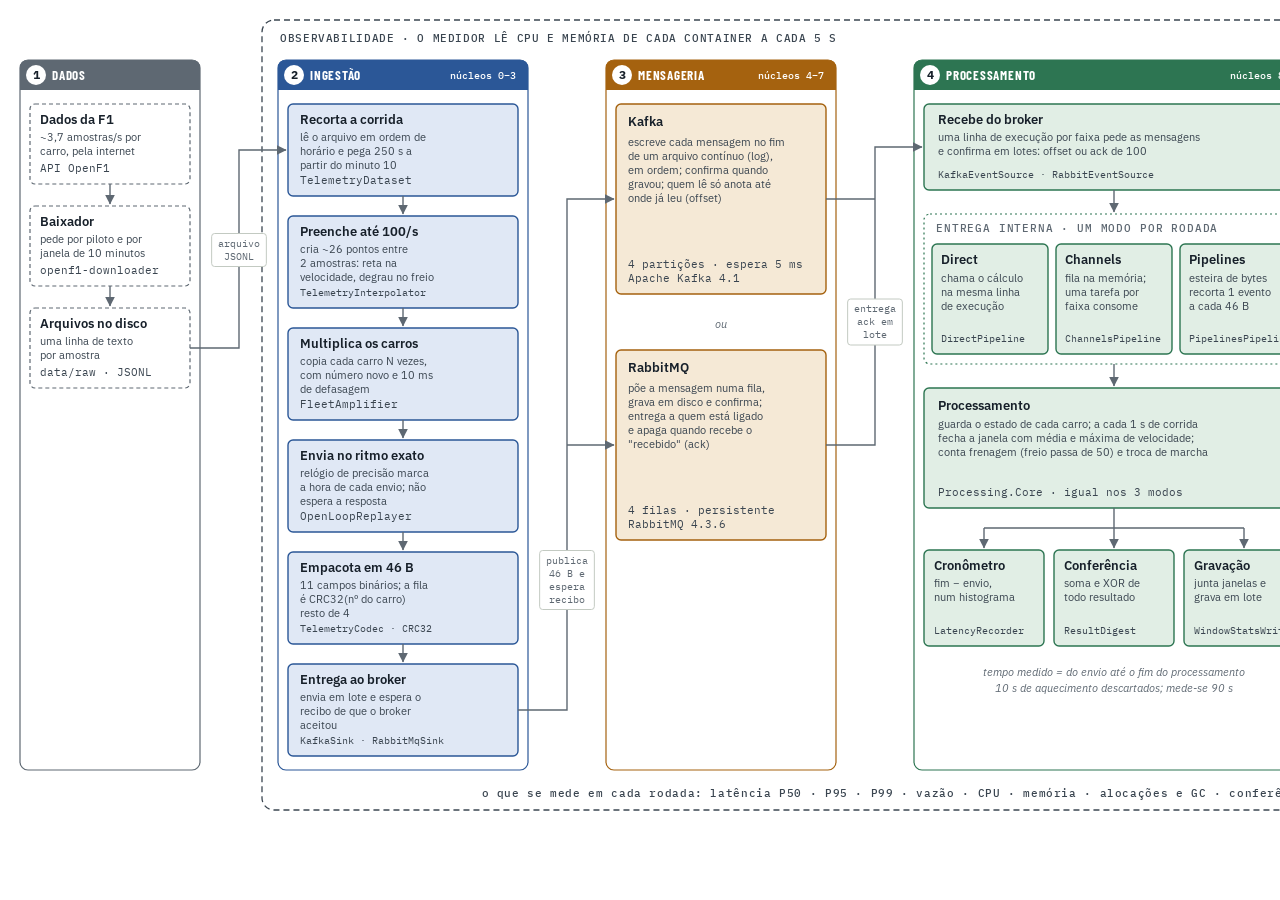
==== texto/arquitetura_geral.html @ c32deaa3 "Texto: Figura 1 exportada do layout C (PDF vetorial e PNG) texto/arquitetura_geral.html e a fonte, t" ====
<!doctype html>
<html lang="pt-BR"><head><meta charset="utf-8">
<title>Figura 1</title>
<link rel="stylesheet" href="https://fonts.googleapis.com/css2?family=Barlow+Condensed:wght@600;700&family=IBM+Plex+Mono:wght@400;500&family=IBM+Plex+Sans:ital,wght@0,400;0,500;0,600;1,400&display=block">
<style>
:root {
    --ground: #EEF0EC;
    --surface: #FBFCFA;
    --ink: #17202A;
    --ink-2: #3A4550;
    --muted: #5E6872;
    --line: #C3CAC2;
    --ok: #2D7552;    --ok-bg: #E1EEE5;
    --div: #A5620F;   --div-bg: #F5E9D6;
    --add: #2B5797;   --add-bg: #E0E8F5;
    --pend: #5E4E8C;  --pend-bg: #E9E5F3;
    --alert: #B4262F; --alert-bg: #F8E0E1;
    --display: "Barlow Condensed", "Arial Narrow", "Roboto Condensed", sans-serif;
    --sans: "IBM Plex Sans", "Segoe UI", system-ui, sans-serif;
    --mono: "IBM Plex Mono", ui-monospace, "Cascadia Mono", Consolas, monospace;
  }
:root { --ground: #FFFFFF; --surface: #FFFFFF; }
@page { size: 1640px 824px; margin: 0; }
html, body { margin: 0; padding: 0; background: #FFFFFF; }
svg { display: block; width: 1640px; height: 824px; }
    --ground: #EEF0EC;
    --surface: #FBFCFA;
    --ink: #17202A;
    --ink-2: #3A4550;
    --muted: #5E6872;
    --line: #C3CAC2;
    --ok: #2D7552;    --ok-bg: #E1EEE5;
    --div: #A5620F;   --div-bg: #F5E9D6;
    --add: #2B5797;   --add-bg: #E0E8F5;
    --pend: #5E4E8C;  --pend-bg: #E9E5F3;
    --alert: #B4262F; --alert-bg: #F8E0E1;
    --display: "Barlow Condensed", "Arial Narrow", "Roboto Condensed", sans-serif;
    --sans: "IBM Plex Sans", "Segoe UI", system-ui, sans-serif;
    --mono: "IBM Plex Mono", ui-monospace, "Cascadia Mono", Consolas, monospace;
      --ground: #11161B; --surface: #192027; --ink: #E4E8E3; --ink-2: #C3CAC6;
      --muted: #939CA4; --line: #34404A;
      --ok: #62BE8E; --ok-bg: #16291F; --div: #E1A14E; --div-bg: #2B2113;
      --add: #86ABEB; --add-bg: #172238; --pend: #B3A4E6; --pend-bg: #221D33;
      --alert: #F07A82; --alert-bg: #33171A;
    --ground: #11161B; --surface: #192027; --ink: #E4E8E3; --ink-2: #C3CAC6;
    --muted: #939CA4; --line: #34404A;
    --ok: #62BE8E; --ok-bg: #16291F; --div: #E1A14E; --div-bg: #2B2113;
    --add: #86ABEB; --add-bg: #172238; --pend: #B3A4E6; --pend-bg: #221D33;
    --alert: #F07A82; --alert-bg: #33171A;
  svg .env { fill: none; stroke: var(--muted); stroke-width: 1.2; stroke-dasharray: 6 5; }
  svg .grp { fill: none; stroke: var(--ink-2); stroke-width: 1.2; }
  svg .nd { stroke-width: 1.4; }
  svg .nd.ok { fill: var(--ok-bg); stroke: var(--ok); }
  svg .nd.div { fill: var(--div-bg); stroke: var(--div); }
  svg .nd.add { fill: var(--add-bg); stroke: var(--add); }
  svg .nd.pend { fill: var(--pend-bg); stroke: var(--pend); stroke-dasharray: 5 3; }
  svg .nd.alert { fill: var(--alert-bg); stroke: var(--alert); stroke-width: 2; }
  svg .nd.ext { fill: var(--surface); stroke: var(--muted); stroke-dasharray: 4 3; }
  svg .tt { font: 600 13px var(--sans); fill: var(--ink); }
  svg .ts { font: 11px var(--sans); fill: var(--ink-2); }
  svg .tm { font: 10.5px var(--mono); fill: var(--ink-2); }
  svg .ta { font: 600 10.5px var(--mono); fill: var(--alert); }
  svg .ti { font: italic 11px var(--sans); fill: var(--muted); }
  svg .lane { font: 500 10.5px var(--mono); letter-spacing: .08em; fill: var(--muted); }
  svg .gl { font: 700 15px var(--display); letter-spacing: .02em; fill: var(--ink); }
  svg .ln { fill: none; stroke: var(--muted); stroke-width: 1.4; }
  svg .ln.dot { stroke-dasharray: 3 3; }
  svg .ah { fill: var(--muted); }
  svg .tm-s { font: 9.5px var(--mono); fill: var(--ink-2); }
  svg .r-prod { fill: var(--add-bg); stroke: var(--add); stroke-width: 1.4; }
  svg .r-brk { fill: var(--div-bg); stroke: var(--div); stroke-width: 1.4; }
  svg .r-cons { fill: var(--ok-bg); stroke: var(--ok); stroke-width: 1.4; }
  svg .r-infra { fill: var(--ground); stroke: var(--ink-2); stroke-width: 1.4; }
  svg .r-obs { fill: var(--pend-bg); stroke: var(--pend); stroke-width: 1.4; }
  svg .r-data { fill: var(--surface); stroke: var(--muted); stroke-width: 1.2; stroke-dasharray: 4 3; }
  svg .core { stroke: var(--surface); stroke-width: 2; }
  svg .core.prod { fill: var(--add); } svg .core.brk { fill: var(--div); }
  svg .core.cons { fill: var(--ok); } svg .core.infra { fill: var(--ink-2); }
  svg .core-t { font: 600 11px var(--mono); fill: var(--surface); }
  svg .grp-t { font: 700 13px var(--display); letter-spacing: .04em; text-transform: uppercase; }
  svg .grp-t.prod { fill: var(--add); } svg .grp-t.brk { fill: var(--div); }
  svg .grp-t.cons { fill: var(--ok); } svg .grp-t.infra { fill: var(--ink-2); }
  svg .grp-t.obs { fill: var(--pend); }
  svg .box-prod { fill: none; stroke: var(--add); stroke-width: 1.2; stroke-dasharray: 2 3; }
  svg .box-brk { fill: none; stroke: var(--div); stroke-width: 1.2; stroke-dasharray: 2 3; }
  svg .box-cons { fill: none; stroke: var(--ok); stroke-width: 1.2; stroke-dasharray: 2 3; }
  svg .box-infra { fill: none; stroke: var(--ink-2); stroke-width: 1.2; stroke-dasharray: 2 3; }
  svg .hd-prod { fill: var(--add); } svg .hd-brk { fill: var(--div); } svg .hd-cons { fill: var(--ok); }
  svg .hd-infra { fill: var(--ink-2); } svg .hd-data { fill: var(--muted); }
  svg .hd-t { font: 700 13px var(--display); letter-spacing: .06em; text-transform: uppercase; fill: var(--surface); }
  svg .hd-c { font: 500 10px var(--mono); fill: var(--surface); }
  svg .nb { fill: var(--surface); }
  svg .nb-t { font: 700 12px var(--sans); fill: var(--ink); }
  svg .tab-s { font: 600 12px var(--sans); fill: var(--surface); }
  svg .tab-m { font: 10px var(--mono); fill: var(--surface); }
  svg .al { font: 10px var(--mono); fill: var(--muted); }
  svg .al-bg { fill: var(--surface); stroke: var(--line); stroke-width: 1; }
  svg .obs-env { fill: none; stroke: var(--ink-2); stroke-width: 1.3; stroke-dasharray: 6 4; }
  svg .obs-t { font: 500 10.5px var(--mono); letter-spacing: .06em; fill: var(--ink-2); }
  svg .strip-prod { fill: none; stroke: var(--add); stroke-width: 1.2; }
  svg .strip-brk { fill: none; stroke: var(--div); stroke-width: 1.2; }
  svg .strip-cons { fill: none; stroke: var(--ok); stroke-width: 1.2; }
  svg .strip-infra { fill: none; stroke: var(--ink-2); stroke-width: 1.2; }
  svg .strip-data { fill: none; stroke: var(--muted); stroke-width: 1.2; }
  svg .badge { fill: var(--alert); }
  svg .badge-t { font: 700 12px var(--sans); fill: var(--surface); }
  svg .step-k { font: 700 22px var(--display); fill: var(--muted); }
</style></head><body>
<svg viewBox="0 0 1640 824" role="img" aria-label="Layout C, Figura 1 ampliada: as cinco etapas da Figura 1 do TCC1 lado a lado, com os passos de cada etapa de cima para baixo dentro da caixa; cada seta sai do último passo de uma etapa, sobe pelo corredor e entra no primeiro passo da seguinte.">
<defs><marker id="ahC" viewBox="0 0 8 8" refX="7.5" refY="4" markerWidth="7" markerHeight="7" orient="auto-start-reverse"><path d="M0,0 L8,4 L0,8 z" class="ah"/></marker></defs>
<rect class="obs-env" x="262" y="20" width="1370" height="790" rx="12"/>
<text class="obs-t" x="280" y="42">OBSERVABILIDADE · O MEDIDOR LÊ CPU E MEMÓRIA DE CADA CONTAINER A CADA 5 S</text>
<text class="obs-t" x="1614" y="42" text-anchor="end">DOCKER · NÚCLEOS EXCLUSIVOS</text>
<text class="obs-t" x="947" y="797" text-anchor="middle">o que se mede em cada rodada: latência P50 · P95 · P99 · vazão · CPU · memória · alocações e GC · conferência do resultado</text>
<rect class="strip-data" x="20" y="60" width="180" height="710" rx="8"/>
<path class="hd-data" d="M20 90 V68 Q20 60 28 60 H192 Q200 60 200 68 V90 Z"/>
<circle class="nb" cx="36" cy="75" r="10"/>
<text class="nb-t" x="36" y="79" text-anchor="middle">1</text>
<text class="hd-t" x="52" y="80">Dados</text>
<rect class="strip-prod" x="278" y="60" width="250" height="710" rx="8"/>
<path class="hd-prod" d="M278 90 V68 Q278 60 286 60 H520 Q528 60 528 68 V90 Z"/>
<circle class="nb" cx="294" cy="75" r="10"/>
<text class="nb-t" x="294" y="79" text-anchor="middle">2</text>
<text class="hd-t" x="310" y="80">Ingestão</text>
<text class="hd-c" x="516" y="79" text-anchor="end">núcleos 0–3</text>
<rect class="strip-brk" x="606" y="60" width="230" height="710" rx="8"/>
<path class="hd-brk" d="M606 90 V68 Q606 60 614 60 H828 Q836 60 836 68 V90 Z"/>
<circle class="nb" cx="622" cy="75" r="10"/>
<text class="nb-t" x="622" y="79" text-anchor="middle">3</text>
<text class="hd-t" x="638" y="80">Mensageria</text>
<text class="hd-c" x="824" y="79" text-anchor="end">núcleos 4–7</text>
<rect class="strip-cons" x="914" y="60" width="400" height="710" rx="8"/>
<path class="hd-cons" d="M914 90 V68 Q914 60 922 60 H1306 Q1314 60 1314 68 V90 Z"/>
<circle class="nb" cx="930" cy="75" r="10"/>
<text class="nb-t" x="930" y="79" text-anchor="middle">4</text>
<text class="hd-t" x="946" y="80">Processamento</text>
<text class="hd-c" x="1302" y="79" text-anchor="end">núcleos 8–10</text>
<rect class="strip-infra" x="1392" y="60" width="230" height="710" rx="8"/>
<path class="hd-infra" d="M1392 90 V68 Q1392 60 1400 60 H1614 Q1622 60 1622 68 V90 Z"/>
<circle class="nb" cx="1408" cy="75" r="10"/>
<text class="nb-t" x="1408" y="79" text-anchor="middle">5</text>
<text class="hd-t" x="1424" y="80">Persistência</text>
<text class="hd-c" x="1610" y="79" text-anchor="end">núcleo 11</text>
<rect class="r-data" x="30" y="104" width="160" height="80" rx="5"/>
<text class="tt" x="40" y="124">Dados da F1</text>
<text class="ts" x="40" y="141">~3,7 amostras/s por</text>
<text class="ts" x="40" y="155">carro, pela internet</text>
<text class="tm" x="40" y="172">API OpenF1</text>
<path class="ln" d="M110 184 V204" marker-end="url(#ahC)"/>
<rect class="r-data" x="30" y="206" width="160" height="80" rx="5"/>
<text class="tt" x="40" y="226">Baixador</text>
<text class="ts" x="40" y="243">pede por piloto e por</text>
<text class="ts" x="40" y="257">janela de 10 minutos</text>
<text class="tm" x="40" y="274">openf1-downloader</text>
<path class="ln" d="M110 286 V306" marker-end="url(#ahC)"/>
<rect class="r-data" x="30" y="308" width="160" height="80" rx="5"/>
<text class="tt" x="40" y="328">Arquivos no disco</text>
<text class="ts" x="40" y="345">uma linha de texto</text>
<text class="ts" x="40" y="359">por amostra</text>
<text class="tm" x="40" y="376">data/raw · JSONL</text>
<rect class="r-prod" x="288" y="104" width="230" height="92" rx="5"/>
<text class="tt" x="300" y="124">Recorta a corrida</text>
<text class="ts" x="300" y="141">lê o arquivo em ordem de</text>
<text class="ts" x="300" y="155">horário e pega 250 s a</text>
<text class="ts" x="300" y="169">partir do minuto 10</text>
<text class="tm" x="300" y="184">TelemetryDataset</text>
<path class="ln" d="M403 196 V214" marker-end="url(#ahC)"/>
<rect class="r-prod" x="288" y="216" width="230" height="92" rx="5"/>
<text class="tt" x="300" y="236">Preenche até 100/s</text>
<text class="ts" x="300" y="253">cria ~26 pontos entre</text>
<text class="ts" x="300" y="267">2 amostras: reta na</text>
<text class="ts" x="300" y="281">velocidade, degrau no freio</text>
<text class="tm-s" x="300" y="296">TelemetryInterpolator</text>
<path class="ln" d="M403 308 V326" marker-end="url(#ahC)"/>
<rect class="r-prod" x="288" y="328" width="230" height="92" rx="5"/>
<text class="tt" x="300" y="348">Multiplica os carros</text>
<text class="ts" x="300" y="365">copia cada carro N vezes,</text>
<text class="ts" x="300" y="379">com número novo e 10 ms</text>
<text class="ts" x="300" y="393">de defasagem</text>
<text class="tm" x="300" y="408">FleetAmplifier</text>
<path class="ln" d="M403 420 V438" marker-end="url(#ahC)"/>
<rect class="r-prod" x="288" y="440" width="230" height="92" rx="5"/>
<text class="tt" x="300" y="460">Envia no ritmo exato</text>
<text class="ts" x="300" y="477">relógio de precisão marca</text>
<text class="ts" x="300" y="491">a hora de cada envio; não</text>
<text class="ts" x="300" y="505">espera a resposta</text>
<text class="tm" x="300" y="520">OpenLoopReplayer</text>
<path class="ln" d="M403 532 V550" marker-end="url(#ahC)"/>
<rect class="r-prod" x="288" y="552" width="230" height="92" rx="5"/>
<text class="tt" x="300" y="572">Empacota em 46 B</text>
<text class="ts" x="300" y="589">11 campos binários; a fila</text>
<text class="ts" x="300" y="603">é CRC32(nº do carro)</text>
<text class="ts" x="300" y="617">resto de 4</text>
<text class="tm-s" x="300" y="632">TelemetryCodec · CRC32</text>
<path class="ln" d="M403 644 V662" marker-end="url(#ahC)"/>
<rect class="r-prod" x="288" y="664" width="230" height="92" rx="5"/>
<text class="tt" x="300" y="684">Entrega ao broker</text>
<text class="ts" x="300" y="701">envia em lote e espera o</text>
<text class="ts" x="300" y="715">recibo de que o broker</text>
<text class="ts" x="300" y="729">aceitou</text>
<text class="tm-s" x="300" y="744">KafkaSink · RabbitMqSink</text>
<rect class="r-brk" x="616" y="104" width="210" height="190" rx="5"/>
<text class="tt" x="628" y="126">Kafka</text>
<text class="ts" x="628" y="146">escreve cada mensagem no fim</text>
<text class="ts" x="628" y="160">de um arquivo contínuo (log),</text>
<text class="ts" x="628" y="174">em ordem; confirma quando</text>
<text class="ts" x="628" y="188">gravou; quem lê só anota até</text>
<text class="ts" x="628" y="202">onde já leu (offset)</text>
<text class="tm" x="628" y="268">4 partições · espera 5 ms</text>
<text class="tm" x="628" y="282">Apache Kafka 4.1</text>
<text class="ti" x="721" y="328" text-anchor="middle">ou</text>
<rect class="r-brk" x="616" y="350" width="210" height="190" rx="5"/>
<text class="tt" x="628" y="372">RabbitMQ</text>
<text class="ts" x="628" y="392">põe a mensagem numa fila,</text>
<text class="ts" x="628" y="406">grava em disco e confirma;</text>
<text class="ts" x="628" y="420">entrega a quem está ligado</text>
<text class="ts" x="628" y="434">e apaga quando recebe o</text>
<text class="ts" x="628" y="448">&quot;recebido&quot; (ack)</text>
<text class="tm" x="628" y="514">4 filas · persistente</text>
<text class="tm" x="628" y="528">RabbitMQ 4.3.6</text>
<rect class="r-cons" x="924" y="104" width="380" height="86" rx="5"/>
<text class="tt" x="938" y="124">Recebe do broker</text>
<text class="ts" x="938" y="141">uma linha de execução por faixa pede as mensagens</text>
<text class="ts" x="938" y="155">e confirma em lotes: offset ou ack de 100</text>
<text class="tm-s" x="938" y="178">KafkaEventSource · RabbitEventSource</text>
<path class="ln" d="M1114 190 V212" marker-end="url(#ahC)"/>
<rect class="box-cons" x="924" y="214" width="380" height="150" rx="6"/>
<text class="lane" x="936" y="232">ENTREGA INTERNA · UM MODO POR RODADA</text>
<rect class="r-cons" x="932" y="244" width="116" height="110" rx="5"/>
<text class="tt" x="941" y="264">Direct</text>
<text class="ts" x="941" y="282">chama o cálculo</text>
<text class="ts" x="941" y="296">na mesma linha</text>
<text class="ts" x="941" y="310">de execução</text>
<text class="tm-s" x="941" y="342">DirectPipeline</text>
<rect class="r-cons" x="1056" y="244" width="116" height="110" rx="5"/>
<text class="tt" x="1065" y="264">Channels</text>
<text class="ts" x="1065" y="282">fila na memória;</text>
<text class="ts" x="1065" y="296">uma tarefa por</text>
<text class="ts" x="1065" y="310">faixa consome</text>
<text class="tm-s" x="1065" y="342">ChannelsPipeline</text>
<rect class="r-cons" x="1180" y="244" width="116" height="110" rx="5"/>
<text class="tt" x="1189" y="264">Pipelines</text>
<text class="ts" x="1189" y="282">esteira de bytes</text>
<text class="ts" x="1189" y="296">recorta 1 evento</text>
<text class="ts" x="1189" y="310">a cada 46 B</text>
<text class="tm-s" x="1189" y="342">PipelinesPipeline</text>
<path class="ln" d="M1114 364 V386" marker-end="url(#ahC)"/>
<rect class="r-cons" x="924" y="388" width="380" height="120" rx="5"/>
<text class="tt" x="938" y="410">Processamento</text>
<text class="ts" x="938" y="428">guarda o estado de cada carro; a cada 1 s de corrida</text>
<text class="ts" x="938" y="442">fecha a janela com média e máxima de velocidade;</text>
<text class="ts" x="938" y="456">conta frenagem (freio passa de 50) e troca de marcha</text>
<text class="tm" x="938" y="496">Processing.Core · igual nos 3 modos</text>
<path class="ln" d="M1114 508 V528 M984 528 H1244"/>
<path class="ln" d="M984 528 V548" marker-end="url(#ahC)"/>
<path class="ln" d="M1114 528 V548" marker-end="url(#ahC)"/>
<path class="ln" d="M1244 528 V548" marker-end="url(#ahC)"/>
<rect class="r-cons" x="924" y="550" width="120" height="96" rx="5"/>
<text class="tt" x="934" y="570">Cronômetro</text>
<text class="ts" x="934" y="587">fim − envio,</text>
<text class="ts" x="934" y="601">num histograma</text>
<text class="tm-s" x="934" y="634">LatencyRecorder</text>
<rect class="r-cons" x="1054" y="550" width="120" height="96" rx="5"/>
<text class="tt" x="1064" y="570">Conferência</text>
<text class="ts" x="1064" y="587">soma e XOR de</text>
<text class="ts" x="1064" y="601">todo resultado</text>
<text class="tm-s" x="1064" y="634">ResultDigest</text>
<rect class="r-cons" x="1184" y="550" width="120" height="96" rx="5"/>
<text class="tt" x="1194" y="570">Gravação</text>
<text class="ts" x="1194" y="587">junta janelas e</text>
<text class="ts" x="1194" y="601">grava em lote</text>
<text class="tm-s" x="1194" y="634">WindowStatsWriter</text>
<text class="ti" x="1114" y="676" text-anchor="middle">tempo medido = do envio até o fim do processamento</text>
<text class="ti" x="1114" y="692" text-anchor="middle">10 s de aquecimento descartados; mede-se 90 s</text>
<rect class="r-infra" x="1402" y="104" width="210" height="150" rx="5"/>
<text class="tt" x="1414" y="126">Banco de dados</text>
<text class="ts" x="1414" y="146">guarda o resultado de cada</text>
<text class="ts" x="1414" y="160">segundo de cada carro e de</text>
<text class="ts" x="1414" y="174">cada rodada; tabelas sem</text>
<text class="ts" x="1414" y="188">diário (UNLOGGED), mais</text>
<text class="ts" x="1414" y="202">baratas para gravar</text>
<text class="tm" x="1414" y="242">PostgreSQL 17</text>
<rect class="r-infra" x="1402" y="290" width="210" height="136" rx="5"/>
<text class="tt" x="1414" y="312">Medidor</text>
<text class="ts" x="1414" y="332">a cada 5 s lê do Linux a CPU</text>
<text class="ts" x="1414" y="346">e a memória de cada container</text>
<text class="ts" x="1414" y="360">durante toda a rodada</text>
<text class="tm" x="1414" y="414">Prometheus + cAdvisor</text>
<text class="ti" x="1507" y="450" text-anchor="middle">observa as etapas 2 a 5</text>
<path class="ln" d="M190 348 H239 V150 H286" marker-end="url(#ahC)"/>
<path class="ln" d="M518 710 H567 V199 H614" marker-end="url(#ahC)"/>
<path class="ln" d="M567 445 H614" marker-end="url(#ahC)"/>
<path class="ln" d="M826 199 H875"/>
<path class="ln" d="M826 445 H875 V147 H922" marker-end="url(#ahC)"/>
<path class="ln" d="M1304 598 H1353 V179 H1400" marker-end="url(#ahC)"/>
<rect class="al-bg" x="211.65" y="233.5" width="54.7" height="33" rx="3"/>
<text class="al" x="239" y="246.5" text-anchor="middle">arquivo</text>
<text class="al" x="239" y="259.5" text-anchor="middle">JSONL</text>
<rect class="al-bg" x="539.65" y="550.5" width="54.7" height="59" rx="3"/>
<text class="al" x="567" y="563.5" text-anchor="middle">publica</text>
<text class="al" x="567" y="576.5" text-anchor="middle">46 B e</text>
<text class="al" x="567" y="589.5" text-anchor="middle">espera</text>
<text class="al" x="567" y="602.5" text-anchor="middle">recibo</text>
<rect class="al-bg" x="847.65" y="299" width="54.7" height="46" rx="3"/>
<text class="al" x="875" y="312" text-anchor="middle">entrega</text>
<text class="al" x="875" y="325" text-anchor="middle">ack em</text>
<text class="al" x="875" y="338" text-anchor="middle">lote</text>
<rect class="al-bg" x="1325.65" y="373.5" width="54.7" height="33" rx="3"/>
<text class="al" x="1353" y="386.5" text-anchor="middle">COPY</text>
<text class="al" x="1353" y="399.5" text-anchor="middle">em lote</text>
</svg>
</body></html>
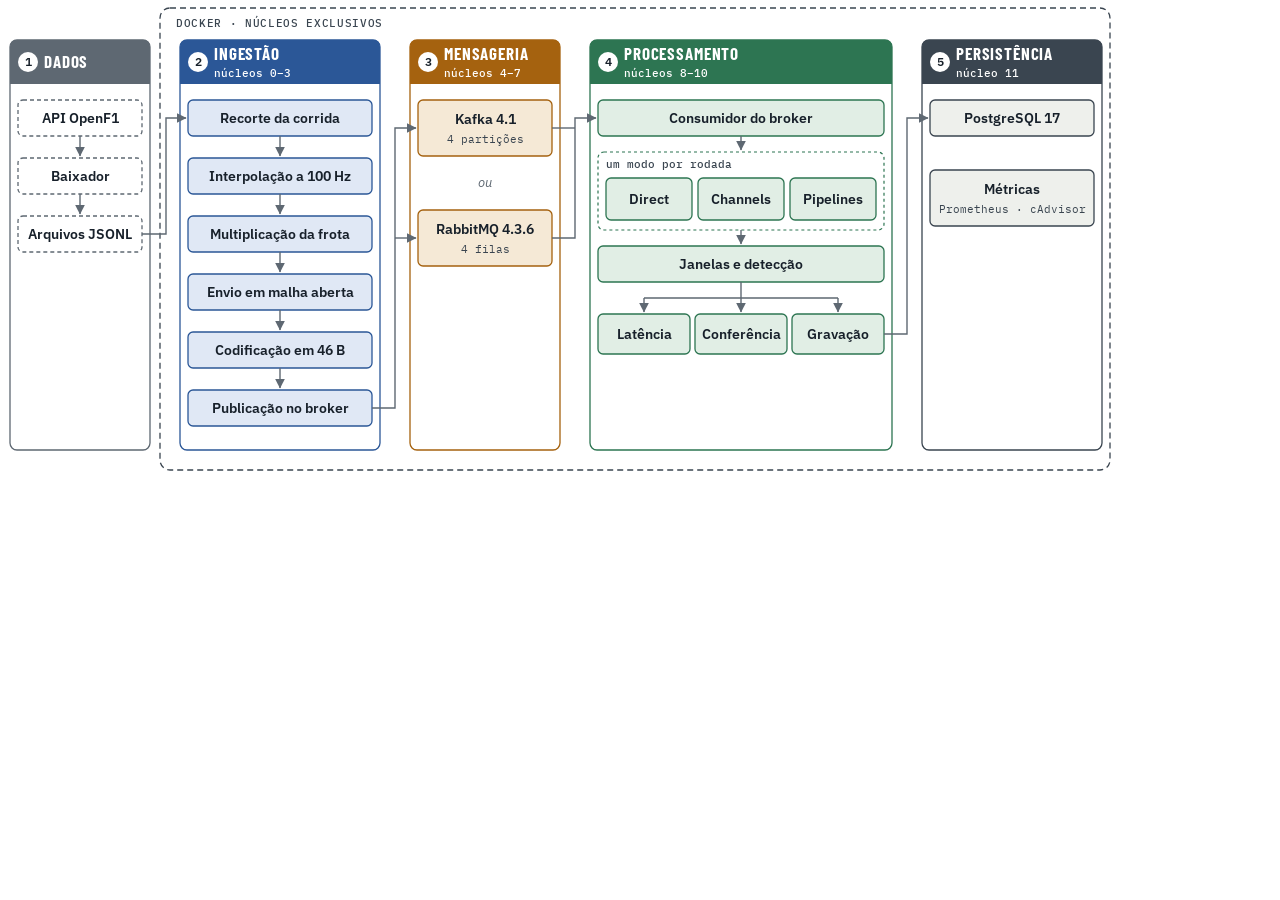
==== commit 401e6f2b: "Figura 1 enxuta: so o nome de cada passo A explicacao de cada passo fica no texto. Mesma estrutura d" ====
--- a/texto/arquitetura_geral.html
+++ b/texto/arquitetura_geral.html
@@ -1,312 +1,127 @@
 <!doctype html>
 <html lang="pt-BR"><head><meta charset="utf-8">
 <title>Figura 1</title>
-<link rel="stylesheet" href="https://fonts.googleapis.com/css2?family=Barlow+Condensed:wght@600;700&family=IBM+Plex+Mono:wght@400;500&family=IBM+Plex+Sans:ital,wght@0,400;0,500;0,600;1,400&display=block">
+<!-- Figura 1 do TCC2: layout C do mapa da arquitetura, so com o nome de cada
+     passo. A explicacao de cada um esta no texto (secao 4). O PDF e o PNG
+     saem desta pagina pelo navegador. -->
+<link rel="stylesheet" href="https://fonts.googleapis.com/css2?family=Barlow+Condensed:wght@600;700&family=IBM+Plex+Mono:wght@400;500&family=IBM+Plex+Sans:wght@400;600&display=block">
 <style>
 :root {
-    --ground: #EEF0EC;
-    --surface: #FBFCFA;
-    --ink: #17202A;
-    --ink-2: #3A4550;
-    --muted: #5E6872;
-    --line: #C3CAC2;
-    --ok: #2D7552;    --ok-bg: #E1EEE5;
-    --div: #A5620F;   --div-bg: #F5E9D6;
-    --add: #2B5797;   --add-bg: #E0E8F5;
-    --pend: #5E4E8C;  --pend-bg: #E9E5F3;
-    --alert: #B4262F; --alert-bg: #F8E0E1;
-    --display: "Barlow Condensed", "Arial Narrow", "Roboto Condensed", sans-serif;
-    --sans: "IBM Plex Sans", "Segoe UI", system-ui, sans-serif;
-    --mono: "IBM Plex Mono", ui-monospace, "Cascadia Mono", Consolas, monospace;
-  }
-:root { --ground: #FFFFFF; --surface: #FFFFFF; }
-@page { size: 1640px 824px; margin: 0; }
-html, body { margin: 0; padding: 0; background: #FFFFFF; }
-svg { display: block; width: 1640px; height: 824px; }
-    --ground: #EEF0EC;
-    --surface: #FBFCFA;
-    --ink: #17202A;
-    --ink-2: #3A4550;
-    --muted: #5E6872;
-    --line: #C3CAC2;
-    --ok: #2D7552;    --ok-bg: #E1EEE5;
-    --div: #A5620F;   --div-bg: #F5E9D6;
-    --add: #2B5797;   --add-bg: #E0E8F5;
-    --pend: #5E4E8C;  --pend-bg: #E9E5F3;
-    --alert: #B4262F; --alert-bg: #F8E0E1;
-    --display: "Barlow Condensed", "Arial Narrow", "Roboto Condensed", sans-serif;
-    --sans: "IBM Plex Sans", "Segoe UI", system-ui, sans-serif;
-    --mono: "IBM Plex Mono", ui-monospace, "Cascadia Mono", Consolas, monospace;
-      --ground: #11161B; --surface: #192027; --ink: #E4E8E3; --ink-2: #C3CAC6;
-      --muted: #939CA4; --line: #34404A;
-      --ok: #62BE8E; --ok-bg: #16291F; --div: #E1A14E; --div-bg: #2B2113;
-      --add: #86ABEB; --add-bg: #172238; --pend: #B3A4E6; --pend-bg: #221D33;
-      --alert: #F07A82; --alert-bg: #33171A;
-    --ground: #11161B; --surface: #192027; --ink: #E4E8E3; --ink-2: #C3CAC6;
-    --muted: #939CA4; --line: #34404A;
-    --ok: #62BE8E; --ok-bg: #16291F; --div: #E1A14E; --div-bg: #2B2113;
-    --add: #86ABEB; --add-bg: #172238; --pend: #B3A4E6; --pend-bg: #221D33;
-    --alert: #F07A82; --alert-bg: #33171A;
-  svg .env { fill: none; stroke: var(--muted); stroke-width: 1.2; stroke-dasharray: 6 5; }
-  svg .grp { fill: none; stroke: var(--ink-2); stroke-width: 1.2; }
-  svg .nd { stroke-width: 1.4; }
-  svg .nd.ok { fill: var(--ok-bg); stroke: var(--ok); }
-  svg .nd.div { fill: var(--div-bg); stroke: var(--div); }
-  svg .nd.add { fill: var(--add-bg); stroke: var(--add); }
-  svg .nd.pend { fill: var(--pend-bg); stroke: var(--pend); stroke-dasharray: 5 3; }
-  svg .nd.alert { fill: var(--alert-bg); stroke: var(--alert); stroke-width: 2; }
-  svg .nd.ext { fill: var(--surface); stroke: var(--muted); stroke-dasharray: 4 3; }
-  svg .tt { font: 600 13px var(--sans); fill: var(--ink); }
-  svg .ts { font: 11px var(--sans); fill: var(--ink-2); }
-  svg .tm { font: 10.5px var(--mono); fill: var(--ink-2); }
-  svg .ta { font: 600 10.5px var(--mono); fill: var(--alert); }
-  svg .ti { font: italic 11px var(--sans); fill: var(--muted); }
-  svg .lane { font: 500 10.5px var(--mono); letter-spacing: .08em; fill: var(--muted); }
-  svg .gl { font: 700 15px var(--display); letter-spacing: .02em; fill: var(--ink); }
-  svg .ln { fill: none; stroke: var(--muted); stroke-width: 1.4; }
-  svg .ln.dot { stroke-dasharray: 3 3; }
-  svg .ah { fill: var(--muted); }
-  svg .tm-s { font: 9.5px var(--mono); fill: var(--ink-2); }
-  svg .r-prod { fill: var(--add-bg); stroke: var(--add); stroke-width: 1.4; }
-  svg .r-brk { fill: var(--div-bg); stroke: var(--div); stroke-width: 1.4; }
-  svg .r-cons { fill: var(--ok-bg); stroke: var(--ok); stroke-width: 1.4; }
-  svg .r-infra { fill: var(--ground); stroke: var(--ink-2); stroke-width: 1.4; }
-  svg .r-obs { fill: var(--pend-bg); stroke: var(--pend); stroke-width: 1.4; }
-  svg .r-data { fill: var(--surface); stroke: var(--muted); stroke-width: 1.2; stroke-dasharray: 4 3; }
-  svg .core { stroke: var(--surface); stroke-width: 2; }
-  svg .core.prod { fill: var(--add); } svg .core.brk { fill: var(--div); }
-  svg .core.cons { fill: var(--ok); } svg .core.infra { fill: var(--ink-2); }
-  svg .core-t { font: 600 11px var(--mono); fill: var(--surface); }
-  svg .grp-t { font: 700 13px var(--display); letter-spacing: .04em; text-transform: uppercase; }
-  svg .grp-t.prod { fill: var(--add); } svg .grp-t.brk { fill: var(--div); }
-  svg .grp-t.cons { fill: var(--ok); } svg .grp-t.infra { fill: var(--ink-2); }
-  svg .grp-t.obs { fill: var(--pend); }
-  svg .box-prod { fill: none; stroke: var(--add); stroke-width: 1.2; stroke-dasharray: 2 3; }
-  svg .box-brk { fill: none; stroke: var(--div); stroke-width: 1.2; stroke-dasharray: 2 3; }
-  svg .box-cons { fill: none; stroke: var(--ok); stroke-width: 1.2; stroke-dasharray: 2 3; }
-  svg .box-infra { fill: none; stroke: var(--ink-2); stroke-width: 1.2; stroke-dasharray: 2 3; }
-  svg .hd-prod { fill: var(--add); } svg .hd-brk { fill: var(--div); } svg .hd-cons { fill: var(--ok); }
-  svg .hd-infra { fill: var(--ink-2); } svg .hd-data { fill: var(--muted); }
-  svg .hd-t { font: 700 13px var(--display); letter-spacing: .06em; text-transform: uppercase; fill: var(--surface); }
-  svg .hd-c { font: 500 10px var(--mono); fill: var(--surface); }
-  svg .nb { fill: var(--surface); }
-  svg .nb-t { font: 700 12px var(--sans); fill: var(--ink); }
-  svg .tab-s { font: 600 12px var(--sans); fill: var(--surface); }
-  svg .tab-m { font: 10px var(--mono); fill: var(--surface); }
-  svg .al { font: 10px var(--mono); fill: var(--muted); }
-  svg .al-bg { fill: var(--surface); stroke: var(--line); stroke-width: 1; }
-  svg .obs-env { fill: none; stroke: var(--ink-2); stroke-width: 1.3; stroke-dasharray: 6 4; }
-  svg .obs-t { font: 500 10.5px var(--mono); letter-spacing: .06em; fill: var(--ink-2); }
-  svg .strip-prod { fill: none; stroke: var(--add); stroke-width: 1.2; }
-  svg .strip-brk { fill: none; stroke: var(--div); stroke-width: 1.2; }
-  svg .strip-cons { fill: none; stroke: var(--ok); stroke-width: 1.2; }
-  svg .strip-infra { fill: none; stroke: var(--ink-2); stroke-width: 1.2; }
-  svg .strip-data { fill: none; stroke: var(--muted); stroke-width: 1.2; }
-  svg .badge { fill: var(--alert); }
-  svg .badge-t { font: 700 12px var(--sans); fill: var(--surface); }
-  svg .step-k { font: 700 22px var(--display); fill: var(--muted); }
+  --ink: #17202A; --ink-2: #3A4550; --muted: #5E6872; --white: #FFFFFF;
+  --data: #5E6872; --prod: #2B5797; --prod-bg: #E0E8F5;
+  --brk: #A5620F; --brk-bg: #F5E9D6; --cons: #2D7552; --cons-bg: #E1EEE5;
+  --infra: #3A4550; --infra-bg: #EEF0EC;
+  --display: "Barlow Condensed", "Arial Narrow", sans-serif;
+  --sans: "IBM Plex Sans", "Segoe UI", sans-serif;
+  --mono: "IBM Plex Mono", Consolas, monospace;
+}
+@page { size: 1116px 480px; margin: 0; }
+html, body { margin: 0; padding: 0; background: var(--white); }
+svg { display: block; width: 1116px; height: 480px; }
+.env { fill: none; stroke: var(--ink-2); stroke-width: 1.3; stroke-dasharray: 6 4; }
+.env-t { font: 500 11px var(--mono); letter-spacing: .06em; fill: var(--ink-2); }
+.strip { fill: none; stroke-width: 1.3; }
+.hd-t { font: 700 17px var(--display); letter-spacing: .05em; text-transform: uppercase; fill: var(--white); }
+.hd-c { font: 500 11px var(--mono); fill: var(--white); }
+.nb { fill: var(--white); }
+.nb-t { font: 600 12px var(--sans); fill: var(--ink); text-anchor: middle; }
+.bx { stroke-width: 1.3; }
+.t { font: 600 14px var(--sans); fill: var(--ink); text-anchor: middle; dominant-baseline: central; }
+.s { font: 11px var(--mono); fill: var(--ink-2); text-anchor: middle; dominant-baseline: central; }
+.grp { fill: none; stroke: var(--cons); stroke-width: 1.2; stroke-dasharray: 3 3; }
+.grp-t { font: 500 11px var(--mono); fill: var(--ink-2); }
+.ou { font: italic 13px var(--sans); fill: var(--muted); text-anchor: middle; }
+.ln { fill: none; stroke: var(--muted); stroke-width: 1.4; }
+.ah { fill: var(--muted); }
+.data { fill: var(--white); stroke: var(--data); stroke-dasharray: 4 3; }
+.prod { fill: var(--prod-bg); stroke: var(--prod); }
+.brk { fill: var(--brk-bg); stroke: var(--brk); }
+.cons { fill: var(--cons-bg); stroke: var(--cons); }
+.infra { fill: var(--infra-bg); stroke: var(--infra); }
 </style></head><body>
-<svg viewBox="0 0 1640 824" role="img" aria-label="Layout C, Figura 1 ampliada: as cinco etapas da Figura 1 do TCC1 lado a lado, com os passos de cada etapa de cima para baixo dentro da caixa; cada seta sai do último passo de uma etapa, sobe pelo corredor e entra no primeiro passo da seguinte.">
-<defs><marker id="ahC" viewBox="0 0 8 8" refX="7.5" refY="4" markerWidth="7" markerHeight="7" orient="auto-start-reverse"><path d="M0,0 L8,4 L0,8 z" class="ah"/></marker></defs>
-<rect class="obs-env" x="262" y="20" width="1370" height="790" rx="12"/>
-<text class="obs-t" x="280" y="42">OBSERVABILIDADE · O MEDIDOR LÊ CPU E MEMÓRIA DE CADA CONTAINER A CADA 5 S</text>
-<text class="obs-t" x="1614" y="42" text-anchor="end">DOCKER · NÚCLEOS EXCLUSIVOS</text>
-<text class="obs-t" x="947" y="797" text-anchor="middle">o que se mede em cada rodada: latência P50 · P95 · P99 · vazão · CPU · memória · alocações e GC · conferência do resultado</text>
-<rect class="strip-data" x="20" y="60" width="180" height="710" rx="8"/>
-<path class="hd-data" d="M20 90 V68 Q20 60 28 60 H192 Q200 60 200 68 V90 Z"/>
-<circle class="nb" cx="36" cy="75" r="10"/>
-<text class="nb-t" x="36" y="79" text-anchor="middle">1</text>
-<text class="hd-t" x="52" y="80">Dados</text>
-<rect class="strip-prod" x="278" y="60" width="250" height="710" rx="8"/>
-<path class="hd-prod" d="M278 90 V68 Q278 60 286 60 H520 Q528 60 528 68 V90 Z"/>
-<circle class="nb" cx="294" cy="75" r="10"/>
-<text class="nb-t" x="294" y="79" text-anchor="middle">2</text>
-<text class="hd-t" x="310" y="80">Ingestão</text>
-<text class="hd-c" x="516" y="79" text-anchor="end">núcleos 0–3</text>
-<rect class="strip-brk" x="606" y="60" width="230" height="710" rx="8"/>
-<path class="hd-brk" d="M606 90 V68 Q606 60 614 60 H828 Q836 60 836 68 V90 Z"/>
-<circle class="nb" cx="622" cy="75" r="10"/>
-<text class="nb-t" x="622" y="79" text-anchor="middle">3</text>
-<text class="hd-t" x="638" y="80">Mensageria</text>
-<text class="hd-c" x="824" y="79" text-anchor="end">núcleos 4–7</text>
-<rect class="strip-cons" x="914" y="60" width="400" height="710" rx="8"/>
-<path class="hd-cons" d="M914 90 V68 Q914 60 922 60 H1306 Q1314 60 1314 68 V90 Z"/>
-<circle class="nb" cx="930" cy="75" r="10"/>
-<text class="nb-t" x="930" y="79" text-anchor="middle">4</text>
-<text class="hd-t" x="946" y="80">Processamento</text>
-<text class="hd-c" x="1302" y="79" text-anchor="end">núcleos 8–10</text>
-<rect class="strip-infra" x="1392" y="60" width="230" height="710" rx="8"/>
-<path class="hd-infra" d="M1392 90 V68 Q1392 60 1400 60 H1614 Q1622 60 1622 68 V90 Z"/>
-<circle class="nb" cx="1408" cy="75" r="10"/>
-<text class="nb-t" x="1408" y="79" text-anchor="middle">5</text>
-<text class="hd-t" x="1424" y="80">Persistência</text>
-<text class="hd-c" x="1610" y="79" text-anchor="end">núcleo 11</text>
-<rect class="r-data" x="30" y="104" width="160" height="80" rx="5"/>
-<text class="tt" x="40" y="124">Dados da F1</text>
-<text class="ts" x="40" y="141">~3,7 amostras/s por</text>
-<text class="ts" x="40" y="155">carro, pela internet</text>
-<text class="tm" x="40" y="172">API OpenF1</text>
-<path class="ln" d="M110 184 V204" marker-end="url(#ahC)"/>
-<rect class="r-data" x="30" y="206" width="160" height="80" rx="5"/>
-<text class="tt" x="40" y="226">Baixador</text>
-<text class="ts" x="40" y="243">pede por piloto e por</text>
-<text class="ts" x="40" y="257">janela de 10 minutos</text>
-<text class="tm" x="40" y="274">openf1-downloader</text>
-<path class="ln" d="M110 286 V306" marker-end="url(#ahC)"/>
-<rect class="r-data" x="30" y="308" width="160" height="80" rx="5"/>
-<text class="tt" x="40" y="328">Arquivos no disco</text>
-<text class="ts" x="40" y="345">uma linha de texto</text>
-<text class="ts" x="40" y="359">por amostra</text>
-<text class="tm" x="40" y="376">data/raw · JSONL</text>
-<rect class="r-prod" x="288" y="104" width="230" height="92" rx="5"/>
-<text class="tt" x="300" y="124">Recorta a corrida</text>
-<text class="ts" x="300" y="141">lê o arquivo em ordem de</text>
-<text class="ts" x="300" y="155">horário e pega 250 s a</text>
-<text class="ts" x="300" y="169">partir do minuto 10</text>
-<text class="tm" x="300" y="184">TelemetryDataset</text>
-<path class="ln" d="M403 196 V214" marker-end="url(#ahC)"/>
-<rect class="r-prod" x="288" y="216" width="230" height="92" rx="5"/>
-<text class="tt" x="300" y="236">Preenche até 100/s</text>
-<text class="ts" x="300" y="253">cria ~26 pontos entre</text>
-<text class="ts" x="300" y="267">2 amostras: reta na</text>
-<text class="ts" x="300" y="281">velocidade, degrau no freio</text>
-<text class="tm-s" x="300" y="296">TelemetryInterpolator</text>
-<path class="ln" d="M403 308 V326" marker-end="url(#ahC)"/>
-<rect class="r-prod" x="288" y="328" width="230" height="92" rx="5"/>
-<text class="tt" x="300" y="348">Multiplica os carros</text>
-<text class="ts" x="300" y="365">copia cada carro N vezes,</text>
-<text class="ts" x="300" y="379">com número novo e 10 ms</text>
-<text class="ts" x="300" y="393">de defasagem</text>
-<text class="tm" x="300" y="408">FleetAmplifier</text>
-<path class="ln" d="M403 420 V438" marker-end="url(#ahC)"/>
-<rect class="r-prod" x="288" y="440" width="230" height="92" rx="5"/>
-<text class="tt" x="300" y="460">Envia no ritmo exato</text>
-<text class="ts" x="300" y="477">relógio de precisão marca</text>
-<text class="ts" x="300" y="491">a hora de cada envio; não</text>
-<text class="ts" x="300" y="505">espera a resposta</text>
-<text class="tm" x="300" y="520">OpenLoopReplayer</text>
-<path class="ln" d="M403 532 V550" marker-end="url(#ahC)"/>
-<rect class="r-prod" x="288" y="552" width="230" height="92" rx="5"/>
-<text class="tt" x="300" y="572">Empacota em 46 B</text>
-<text class="ts" x="300" y="589">11 campos binários; a fila</text>
-<text class="ts" x="300" y="603">é CRC32(nº do carro)</text>
-<text class="ts" x="300" y="617">resto de 4</text>
-<text class="tm-s" x="300" y="632">TelemetryCodec · CRC32</text>
-<path class="ln" d="M403 644 V662" marker-end="url(#ahC)"/>
-<rect class="r-prod" x="288" y="664" width="230" height="92" rx="5"/>
-<text class="tt" x="300" y="684">Entrega ao broker</text>
-<text class="ts" x="300" y="701">envia em lote e espera o</text>
-<text class="ts" x="300" y="715">recibo de que o broker</text>
-<text class="ts" x="300" y="729">aceitou</text>
-<text class="tm-s" x="300" y="744">KafkaSink · RabbitMqSink</text>
-<rect class="r-brk" x="616" y="104" width="210" height="190" rx="5"/>
-<text class="tt" x="628" y="126">Kafka</text>
-<text class="ts" x="628" y="146">escreve cada mensagem no fim</text>
-<text class="ts" x="628" y="160">de um arquivo contínuo (log),</text>
-<text class="ts" x="628" y="174">em ordem; confirma quando</text>
-<text class="ts" x="628" y="188">gravou; quem lê só anota até</text>
-<text class="ts" x="628" y="202">onde já leu (offset)</text>
-<text class="tm" x="628" y="268">4 partições · espera 5 ms</text>
-<text class="tm" x="628" y="282">Apache Kafka 4.1</text>
-<text class="ti" x="721" y="328" text-anchor="middle">ou</text>
-<rect class="r-brk" x="616" y="350" width="210" height="190" rx="5"/>
-<text class="tt" x="628" y="372">RabbitMQ</text>
-<text class="ts" x="628" y="392">põe a mensagem numa fila,</text>
-<text class="ts" x="628" y="406">grava em disco e confirma;</text>
-<text class="ts" x="628" y="420">entrega a quem está ligado</text>
-<text class="ts" x="628" y="434">e apaga quando recebe o</text>
-<text class="ts" x="628" y="448">&quot;recebido&quot; (ack)</text>
-<text class="tm" x="628" y="514">4 filas · persistente</text>
-<text class="tm" x="628" y="528">RabbitMQ 4.3.6</text>
-<rect class="r-cons" x="924" y="104" width="380" height="86" rx="5"/>
-<text class="tt" x="938" y="124">Recebe do broker</text>
-<text class="ts" x="938" y="141">uma linha de execução por faixa pede as mensagens</text>
-<text class="ts" x="938" y="155">e confirma em lotes: offset ou ack de 100</text>
-<text class="tm-s" x="938" y="178">KafkaEventSource · RabbitEventSource</text>
-<path class="ln" d="M1114 190 V212" marker-end="url(#ahC)"/>
-<rect class="box-cons" x="924" y="214" width="380" height="150" rx="6"/>
-<text class="lane" x="936" y="232">ENTREGA INTERNA · UM MODO POR RODADA</text>
-<rect class="r-cons" x="932" y="244" width="116" height="110" rx="5"/>
-<text class="tt" x="941" y="264">Direct</text>
-<text class="ts" x="941" y="282">chama o cálculo</text>
-<text class="ts" x="941" y="296">na mesma linha</text>
-<text class="ts" x="941" y="310">de execução</text>
-<text class="tm-s" x="941" y="342">DirectPipeline</text>
-<rect class="r-cons" x="1056" y="244" width="116" height="110" rx="5"/>
-<text class="tt" x="1065" y="264">Channels</text>
-<text class="ts" x="1065" y="282">fila na memória;</text>
-<text class="ts" x="1065" y="296">uma tarefa por</text>
-<text class="ts" x="1065" y="310">faixa consome</text>
-<text class="tm-s" x="1065" y="342">ChannelsPipeline</text>
-<rect class="r-cons" x="1180" y="244" width="116" height="110" rx="5"/>
-<text class="tt" x="1189" y="264">Pipelines</text>
-<text class="ts" x="1189" y="282">esteira de bytes</text>
-<text class="ts" x="1189" y="296">recorta 1 evento</text>
-<text class="ts" x="1189" y="310">a cada 46 B</text>
-<text class="tm-s" x="1189" y="342">PipelinesPipeline</text>
-<path class="ln" d="M1114 364 V386" marker-end="url(#ahC)"/>
-<rect class="r-cons" x="924" y="388" width="380" height="120" rx="5"/>
-<text class="tt" x="938" y="410">Processamento</text>
-<text class="ts" x="938" y="428">guarda o estado de cada carro; a cada 1 s de corrida</text>
-<text class="ts" x="938" y="442">fecha a janela com média e máxima de velocidade;</text>
-<text class="ts" x="938" y="456">conta frenagem (freio passa de 50) e troca de marcha</text>
-<text class="tm" x="938" y="496">Processing.Core · igual nos 3 modos</text>
-<path class="ln" d="M1114 508 V528 M984 528 H1244"/>
-<path class="ln" d="M984 528 V548" marker-end="url(#ahC)"/>
-<path class="ln" d="M1114 528 V548" marker-end="url(#ahC)"/>
-<path class="ln" d="M1244 528 V548" marker-end="url(#ahC)"/>
-<rect class="r-cons" x="924" y="550" width="120" height="96" rx="5"/>
-<text class="tt" x="934" y="570">Cronômetro</text>
-<text class="ts" x="934" y="587">fim − envio,</text>
-<text class="ts" x="934" y="601">num histograma</text>
-<text class="tm-s" x="934" y="634">LatencyRecorder</text>
-<rect class="r-cons" x="1054" y="550" width="120" height="96" rx="5"/>
-<text class="tt" x="1064" y="570">Conferência</text>
-<text class="ts" x="1064" y="587">soma e XOR de</text>
-<text class="ts" x="1064" y="601">todo resultado</text>
-<text class="tm-s" x="1064" y="634">ResultDigest</text>
-<rect class="r-cons" x="1184" y="550" width="120" height="96" rx="5"/>
-<text class="tt" x="1194" y="570">Gravação</text>
-<text class="ts" x="1194" y="587">junta janelas e</text>
-<text class="ts" x="1194" y="601">grava em lote</text>
-<text class="tm-s" x="1194" y="634">WindowStatsWriter</text>
-<text class="ti" x="1114" y="676" text-anchor="middle">tempo medido = do envio até o fim do processamento</text>
-<text class="ti" x="1114" y="692" text-anchor="middle">10 s de aquecimento descartados; mede-se 90 s</text>
-<rect class="r-infra" x="1402" y="104" width="210" height="150" rx="5"/>
-<text class="tt" x="1414" y="126">Banco de dados</text>
-<text class="ts" x="1414" y="146">guarda o resultado de cada</text>
-<text class="ts" x="1414" y="160">segundo de cada carro e de</text>
-<text class="ts" x="1414" y="174">cada rodada; tabelas sem</text>
-<text class="ts" x="1414" y="188">diário (UNLOGGED), mais</text>
-<text class="ts" x="1414" y="202">baratas para gravar</text>
-<text class="tm" x="1414" y="242">PostgreSQL 17</text>
-<rect class="r-infra" x="1402" y="290" width="210" height="136" rx="5"/>
-<text class="tt" x="1414" y="312">Medidor</text>
-<text class="ts" x="1414" y="332">a cada 5 s lê do Linux a CPU</text>
-<text class="ts" x="1414" y="346">e a memória de cada container</text>
-<text class="ts" x="1414" y="360">durante toda a rodada</text>
-<text class="tm" x="1414" y="414">Prometheus + cAdvisor</text>
-<text class="ti" x="1507" y="450" text-anchor="middle">observa as etapas 2 a 5</text>
-<path class="ln" d="M190 348 H239 V150 H286" marker-end="url(#ahC)"/>
-<path class="ln" d="M518 710 H567 V199 H614" marker-end="url(#ahC)"/>
-<path class="ln" d="M567 445 H614" marker-end="url(#ahC)"/>
-<path class="ln" d="M826 199 H875"/>
-<path class="ln" d="M826 445 H875 V147 H922" marker-end="url(#ahC)"/>
-<path class="ln" d="M1304 598 H1353 V179 H1400" marker-end="url(#ahC)"/>
-<rect class="al-bg" x="211.65" y="233.5" width="54.7" height="33" rx="3"/>
-<text class="al" x="239" y="246.5" text-anchor="middle">arquivo</text>
-<text class="al" x="239" y="259.5" text-anchor="middle">JSONL</text>
-<rect class="al-bg" x="539.65" y="550.5" width="54.7" height="59" rx="3"/>
-<text class="al" x="567" y="563.5" text-anchor="middle">publica</text>
-<text class="al" x="567" y="576.5" text-anchor="middle">46 B e</text>
-<text class="al" x="567" y="589.5" text-anchor="middle">espera</text>
-<text class="al" x="567" y="602.5" text-anchor="middle">recibo</text>
-<rect class="al-bg" x="847.65" y="299" width="54.7" height="46" rx="3"/>
-<text class="al" x="875" y="312" text-anchor="middle">entrega</text>
-<text class="al" x="875" y="325" text-anchor="middle">ack em</text>
-<text class="al" x="875" y="338" text-anchor="middle">lote</text>
-<rect class="al-bg" x="1325.65" y="373.5" width="54.7" height="33" rx="3"/>
-<text class="al" x="1353" y="386.5" text-anchor="middle">COPY</text>
-<text class="al" x="1353" y="399.5" text-anchor="middle">em lote</text>
+<svg viewBox="0 0 1116 480" role="img" aria-label="Figura 1: as cinco etapas da bancada experimental, de Dados a Persistência, com os núcleos exclusivos de cada uma e os passos de cada etapa de cima para baixo.">
+<defs><marker id="ah" viewBox="0 0 8 8" refX="7.5" refY="4" markerWidth="7" markerHeight="7" orient="auto-start-reverse"><path d="M0,0 L8,4 L0,8 z" class="ah"/></marker></defs>
+
+<rect class="env" x="160" y="8" width="950" height="462" rx="10"/>
+<text class="env-t" x="176" y="27">DOCKER · NÚCLEOS EXCLUSIVOS</text>
+
+<!-- 1 Dados -->
+<rect class="strip" style="stroke:var(--data)" x="10" y="40" width="140" height="410" rx="7"/>
+<path style="fill:var(--data)" d="M10 84 V47 Q10 40 17 40 H143 Q150 40 150 47 V84 Z"/>
+<circle class="nb" cx="28" cy="62" r="10"/><text class="nb-t" x="28" y="66">1</text>
+<text class="hd-t" x="44" y="68">Dados</text>
+<rect class="bx data" x="18" y="100" width="124" height="36" rx="5"/><text class="t" x="80" y="118">API OpenF1</text>
+<path class="ln" d="M80 136 V156" marker-end="url(#ah)"/>
+<rect class="bx data" x="18" y="158" width="124" height="36" rx="5"/><text class="t" x="80" y="176">Baixador</text>
+<path class="ln" d="M80 194 V214" marker-end="url(#ah)"/>
+<rect class="bx data" x="18" y="216" width="124" height="36" rx="5"/><text class="t" x="80" y="234">Arquivos JSONL</text>
+
+<!-- 2 Ingestão -->
+<rect class="strip" style="stroke:var(--prod)" x="180" y="40" width="200" height="410" rx="7"/>
+<path style="fill:var(--prod)" d="M180 84 V47 Q180 40 187 40 H373 Q380 40 380 47 V84 Z"/>
+<circle class="nb" cx="198" cy="62" r="10"/><text class="nb-t" x="198" y="66">2</text>
+<text class="hd-t" x="214" y="60">Ingestão</text>
+<text class="hd-c" x="214" y="77">núcleos 0–3</text>
+<rect class="bx prod" x="188" y="100" width="184" height="36" rx="5"/><text class="t" x="280" y="118">Recorte da corrida</text>
+<path class="ln" d="M280 136 V156" marker-end="url(#ah)"/>
+<rect class="bx prod" x="188" y="158" width="184" height="36" rx="5"/><text class="t" x="280" y="176">Interpolação a 100 Hz</text>
+<path class="ln" d="M280 194 V214" marker-end="url(#ah)"/>
+<rect class="bx prod" x="188" y="216" width="184" height="36" rx="5"/><text class="t" x="280" y="234">Multiplicação da frota</text>
+<path class="ln" d="M280 252 V272" marker-end="url(#ah)"/>
+<rect class="bx prod" x="188" y="274" width="184" height="36" rx="5"/><text class="t" x="280" y="292">Envio em malha aberta</text>
+<path class="ln" d="M280 310 V330" marker-end="url(#ah)"/>
+<rect class="bx prod" x="188" y="332" width="184" height="36" rx="5"/><text class="t" x="280" y="350">Codificação em 46 B</text>
+<path class="ln" d="M280 368 V388" marker-end="url(#ah)"/>
+<rect class="bx prod" x="188" y="390" width="184" height="36" rx="5"/><text class="t" x="280" y="408">Publicação no broker</text>
+
+<!-- 3 Mensageria -->
+<rect class="strip" style="stroke:var(--brk)" x="410" y="40" width="150" height="410" rx="7"/>
+<path style="fill:var(--brk)" d="M410 84 V47 Q410 40 417 40 H553 Q560 40 560 47 V84 Z"/>
+<circle class="nb" cx="428" cy="62" r="10"/><text class="nb-t" x="428" y="66">3</text>
+<text class="hd-t" x="444" y="60">Mensageria</text>
+<text class="hd-c" x="444" y="77">núcleos 4–7</text>
+<rect class="bx brk" x="418" y="100" width="134" height="56" rx="5"/><text class="t" x="485" y="119">Kafka 4.1</text><text class="s" x="485" y="139">4 partições</text>
+<text class="ou" x="485" y="187">ou</text>
+<rect class="bx brk" x="418" y="210" width="134" height="56" rx="5"/><text class="t" x="485" y="229">RabbitMQ 4.3.6</text><text class="s" x="485" y="249">4 filas</text>
+
+<!-- 4 Processamento -->
+<rect class="strip" style="stroke:var(--cons)" x="590" y="40" width="302" height="410" rx="7"/>
+<path style="fill:var(--cons)" d="M590 84 V47 Q590 40 597 40 H885 Q892 40 892 47 V84 Z"/>
+<circle class="nb" cx="608" cy="62" r="10"/><text class="nb-t" x="608" y="66">4</text>
+<text class="hd-t" x="624" y="60">Processamento</text>
+<text class="hd-c" x="624" y="77">núcleos 8–10</text>
+<rect class="bx cons" x="598" y="100" width="286" height="36" rx="5"/><text class="t" x="741" y="118">Consumidor do broker</text>
+<path class="ln" d="M741 136 V150" marker-end="url(#ah)"/>
+<rect class="grp" x="598" y="152" width="286" height="78" rx="6"/>
+<text class="grp-t" x="606" y="168">um modo por rodada</text>
+<rect class="bx cons" x="606" y="178" width="86" height="42" rx="5"/><text class="t" x="649" y="199">Direct</text>
+<rect class="bx cons" x="698" y="178" width="86" height="42" rx="5"/><text class="t" x="741" y="199">Channels</text>
+<rect class="bx cons" x="790" y="178" width="86" height="42" rx="5"/><text class="t" x="833" y="199">Pipelines</text>
+<path class="ln" d="M741 230 V244" marker-end="url(#ah)"/>
+<rect class="bx cons" x="598" y="246" width="286" height="36" rx="5"/><text class="t" x="741" y="264">Janelas e detecção</text>
+<path class="ln" d="M741 282 V298 M644 298 H838"/>
+<path class="ln" d="M644 298 V312" marker-end="url(#ah)"/>
+<path class="ln" d="M741 298 V312" marker-end="url(#ah)"/>
+<path class="ln" d="M838 298 V312" marker-end="url(#ah)"/>
+<rect class="bx cons" x="598" y="314" width="92" height="40" rx="5"/><text class="t" x="644" y="334">Latência</text>
+<rect class="bx cons" x="695" y="314" width="92" height="40" rx="5"/><text class="t" x="741" y="334">Conferência</text>
+<rect class="bx cons" x="792" y="314" width="92" height="40" rx="5"/><text class="t" x="838" y="334">Gravação</text>
+
+<!-- 5 Persistência -->
+<rect class="strip" style="stroke:var(--infra)" x="922" y="40" width="180" height="410" rx="7"/>
+<path style="fill:var(--infra)" d="M922 84 V47 Q922 40 929 40 H1095 Q1102 40 1102 47 V84 Z"/>
+<circle class="nb" cx="940" cy="62" r="10"/><text class="nb-t" x="940" y="66">5</text>
+<text class="hd-t" x="956" y="60">Persistência</text>
+<text class="hd-c" x="956" y="77">núcleo 11</text>
+<rect class="bx infra" x="930" y="100" width="164" height="36" rx="5"/><text class="t" x="1012" y="118">PostgreSQL 17</text>
+<rect class="bx infra" x="930" y="170" width="164" height="56" rx="5"/><text class="t" x="1012" y="189">Métricas</text><text class="s" x="1012" y="209">Prometheus · cAdvisor</text>
+
+<!-- Entre as etapas: do último passo de uma ao primeiro da seguinte -->
+<path class="ln" d="M142 234 H166 V118 H186" marker-end="url(#ah)"/>
+<path class="ln" d="M372 408 H395 V128 H416" marker-end="url(#ah)"/>
+<path class="ln" d="M395 238 H416" marker-end="url(#ah)"/>
+<path class="ln" d="M552 128 H575"/>
+<path class="ln" d="M552 238 H575 V118 H596" marker-end="url(#ah)"/>
+<path class="ln" d="M884 334 H907 V118 H928" marker-end="url(#ah)"/>
 </svg>
 </body></html>
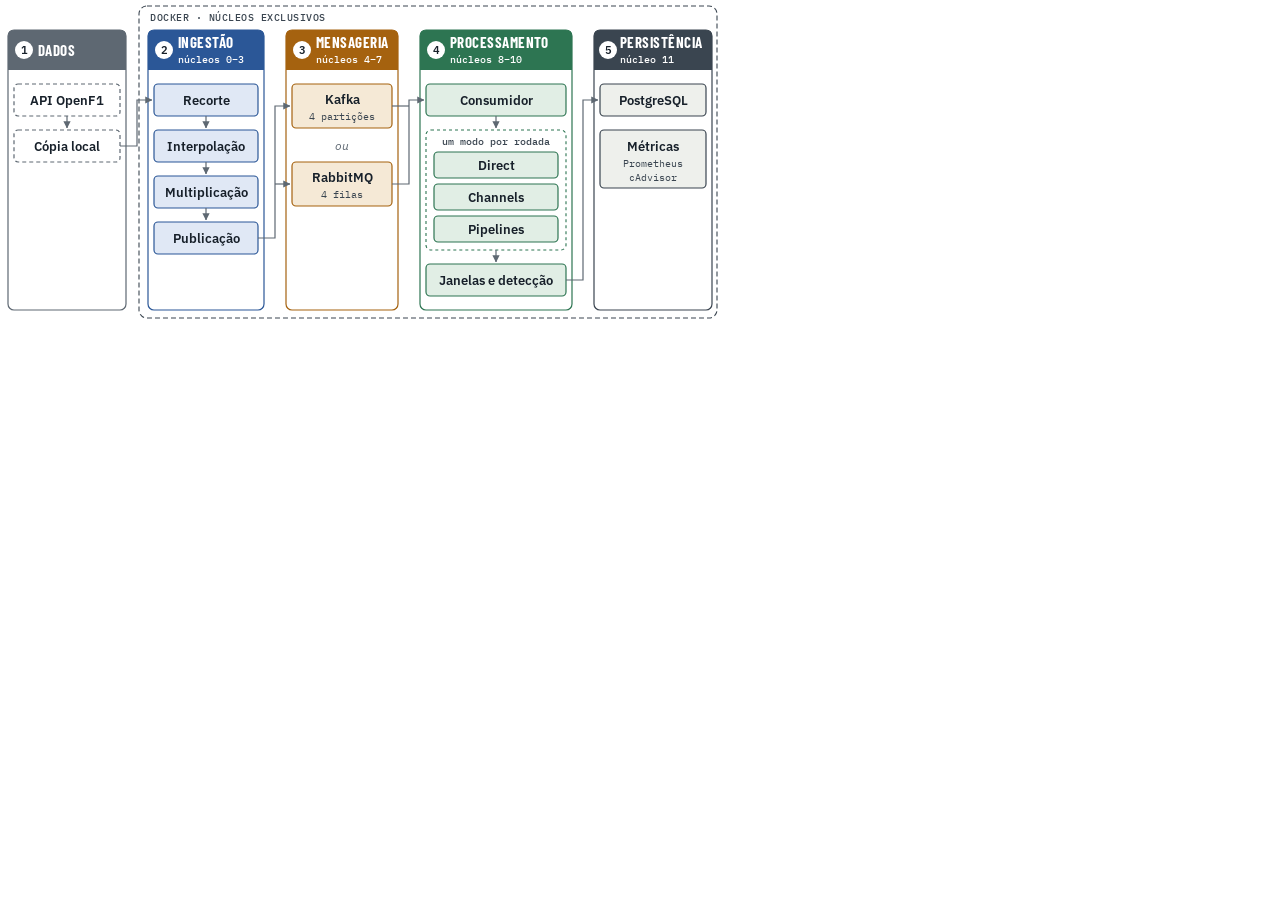
==== commit 0dc019a6: "Figura 1 na largura da pagina, sem pagina deitada Nomes de uma ou duas palavras e os tres modos empi" ====
--- a/texto/arquitetura_geral.html
+++ b/texto/arquitetura_geral.html
@@ -2,8 +2,9 @@
 <html lang="pt-BR"><head><meta charset="utf-8">
 <title>Figura 1</title>
 <!-- Figura 1 do TCC2: layout C do mapa da arquitetura, so com o nome de cada
-     passo. A explicacao de cada um esta no texto (secao 4). O PDF e o PNG
-     saem desta pagina pelo navegador. -->
+     passo, para caber na largura da pagina (16 cm, texto com cerca de 8 pt).
+     A explicacao de cada passo esta no texto (secao 4). O PDF e o PNG saem
+     desta pagina pelo navegador. -->
 <link rel="stylesheet" href="https://fonts.googleapis.com/css2?family=Barlow+Condensed:wght@600;700&family=IBM+Plex+Mono:wght@400;500&family=IBM+Plex+Sans:wght@400;600&display=block">
 <style>
 :root {
@@ -15,23 +16,23 @@
   --sans: "IBM Plex Sans", "Segoe UI", sans-serif;
   --mono: "IBM Plex Mono", Consolas, monospace;
 }
-@page { size: 1116px 480px; margin: 0; }
+@page { size: 720px 324px; margin: 0; }
 html, body { margin: 0; padding: 0; background: var(--white); }
-svg { display: block; width: 1116px; height: 480px; }
-.env { fill: none; stroke: var(--ink-2); stroke-width: 1.3; stroke-dasharray: 6 4; }
-.env-t { font: 500 11px var(--mono); letter-spacing: .06em; fill: var(--ink-2); }
-.strip { fill: none; stroke-width: 1.3; }
-.hd-t { font: 700 17px var(--display); letter-spacing: .05em; text-transform: uppercase; fill: var(--white); }
-.hd-c { font: 500 11px var(--mono); fill: var(--white); }
+svg { display: block; width: 720px; height: 324px; }
+.env { fill: none; stroke: var(--ink-2); stroke-width: 1.1; stroke-dasharray: 5 3; }
+.env-t { font: 500 10px var(--mono); letter-spacing: .05em; fill: var(--ink-2); }
+.strip { fill: none; stroke-width: 1.2; }
+.hd-t { font: 700 15px var(--display); letter-spacing: .03em; text-transform: uppercase; fill: var(--white); }
+.hd-c { font: 500 10px var(--mono); fill: var(--white); }
 .nb { fill: var(--white); }
-.nb-t { font: 600 12px var(--sans); fill: var(--ink); text-anchor: middle; }
-.bx { stroke-width: 1.3; }
-.t { font: 600 14px var(--sans); fill: var(--ink); text-anchor: middle; dominant-baseline: central; }
-.s { font: 11px var(--mono); fill: var(--ink-2); text-anchor: middle; dominant-baseline: central; }
-.grp { fill: none; stroke: var(--cons); stroke-width: 1.2; stroke-dasharray: 3 3; }
-.grp-t { font: 500 11px var(--mono); fill: var(--ink-2); }
-.ou { font: italic 13px var(--sans); fill: var(--muted); text-anchor: middle; }
-.ln { fill: none; stroke: var(--muted); stroke-width: 1.4; }
+.nb-t { font: 600 11px var(--sans); fill: var(--ink); text-anchor: middle; dominant-baseline: central; }
+.bx { stroke-width: 1.2; }
+.t { font: 600 13px var(--sans); fill: var(--ink); text-anchor: middle; dominant-baseline: central; }
+.s { font: 10px var(--mono); fill: var(--ink-2); text-anchor: middle; dominant-baseline: central; }
+.grp { fill: none; stroke: var(--cons); stroke-width: 1.1; stroke-dasharray: 3 3; }
+.grp-t { font: 500 10px var(--mono); fill: var(--ink-2); text-anchor: middle; }
+.ou { font: italic 12px var(--sans); fill: var(--muted); text-anchor: middle; dominant-baseline: central; }
+.ln { fill: none; stroke: var(--muted); stroke-width: 1.2; }
 .ah { fill: var(--muted); }
 .data { fill: var(--white); stroke: var(--data); stroke-dasharray: 4 3; }
 .prod { fill: var(--prod-bg); stroke: var(--prod); }
@@ -39,89 +40,76 @@
 .cons { fill: var(--cons-bg); stroke: var(--cons); }
 .infra { fill: var(--infra-bg); stroke: var(--infra); }
 </style></head><body>
-<svg viewBox="0 0 1116 480" role="img" aria-label="Figura 1: as cinco etapas da bancada experimental, de Dados a Persistência, com os núcleos exclusivos de cada uma e os passos de cada etapa de cima para baixo.">
-<defs><marker id="ah" viewBox="0 0 8 8" refX="7.5" refY="4" markerWidth="7" markerHeight="7" orient="auto-start-reverse"><path d="M0,0 L8,4 L0,8 z" class="ah"/></marker></defs>
+<svg viewBox="0 0 720 324" role="img" aria-label="Figura 1: as cinco etapas da bancada experimental, de Dados a Persistência, com os núcleos exclusivos de cada uma e os passos de cada etapa de cima para baixo.">
+<defs><marker id="ah" viewBox="0 0 8 8" refX="7.5" refY="4" markerWidth="6" markerHeight="6" orient="auto-start-reverse"><path d="M0,0 L8,4 L0,8 z" class="ah"/></marker></defs>
 
-<rect class="env" x="160" y="8" width="950" height="462" rx="10"/>
-<text class="env-t" x="176" y="27">DOCKER · NÚCLEOS EXCLUSIVOS</text>
+<rect class="env" x="139" y="6" width="578" height="312" rx="8"/>
+<text class="env-t" x="150" y="21">DOCKER · NÚCLEOS EXCLUSIVOS</text>
 
 <!-- 1 Dados -->
-<rect class="strip" style="stroke:var(--data)" x="10" y="40" width="140" height="410" rx="7"/>
-<path style="fill:var(--data)" d="M10 84 V47 Q10 40 17 40 H143 Q150 40 150 47 V84 Z"/>
-<circle class="nb" cx="28" cy="62" r="10"/><text class="nb-t" x="28" y="66">1</text>
-<text class="hd-t" x="44" y="68">Dados</text>
-<rect class="bx data" x="18" y="100" width="124" height="36" rx="5"/><text class="t" x="80" y="118">API OpenF1</text>
-<path class="ln" d="M80 136 V156" marker-end="url(#ah)"/>
-<rect class="bx data" x="18" y="158" width="124" height="36" rx="5"/><text class="t" x="80" y="176">Baixador</text>
-<path class="ln" d="M80 194 V214" marker-end="url(#ah)"/>
-<rect class="bx data" x="18" y="216" width="124" height="36" rx="5"/><text class="t" x="80" y="234">Arquivos JSONL</text>
+<rect class="strip" style="stroke:var(--data)" x="8" y="30" width="118" height="280" rx="6"/>
+<path style="fill:var(--data)" d="M8 70 V36 Q8 30 14 30 H120 Q126 30 126 36 V70 Z"/>
+<circle class="nb" cx="24" cy="50" r="9"/><text class="nb-t" x="24" y="50">1</text>
+<text class="hd-t" x="38" y="56">Dados</text>
+<rect class="bx data" x="14" y="84" width="106" height="32" rx="4"/><text class="t" x="67" y="100">API OpenF1</text>
+<path class="ln" d="M67 116 V128" marker-end="url(#ah)"/>
+<rect class="bx data" x="14" y="130" width="106" height="32" rx="4"/><text class="t" x="67" y="146">Cópia local</text>
 
 <!-- 2 Ingestão -->
-<rect class="strip" style="stroke:var(--prod)" x="180" y="40" width="200" height="410" rx="7"/>
-<path style="fill:var(--prod)" d="M180 84 V47 Q180 40 187 40 H373 Q380 40 380 47 V84 Z"/>
-<circle class="nb" cx="198" cy="62" r="10"/><text class="nb-t" x="198" y="66">2</text>
-<text class="hd-t" x="214" y="60">Ingestão</text>
-<text class="hd-c" x="214" y="77">núcleos 0–3</text>
-<rect class="bx prod" x="188" y="100" width="184" height="36" rx="5"/><text class="t" x="280" y="118">Recorte da corrida</text>
-<path class="ln" d="M280 136 V156" marker-end="url(#ah)"/>
-<rect class="bx prod" x="188" y="158" width="184" height="36" rx="5"/><text class="t" x="280" y="176">Interpolação a 100 Hz</text>
-<path class="ln" d="M280 194 V214" marker-end="url(#ah)"/>
-<rect class="bx prod" x="188" y="216" width="184" height="36" rx="5"/><text class="t" x="280" y="234">Multiplicação da frota</text>
-<path class="ln" d="M280 252 V272" marker-end="url(#ah)"/>
-<rect class="bx prod" x="188" y="274" width="184" height="36" rx="5"/><text class="t" x="280" y="292">Envio em malha aberta</text>
-<path class="ln" d="M280 310 V330" marker-end="url(#ah)"/>
-<rect class="bx prod" x="188" y="332" width="184" height="36" rx="5"/><text class="t" x="280" y="350">Codificação em 46 B</text>
-<path class="ln" d="M280 368 V388" marker-end="url(#ah)"/>
-<rect class="bx prod" x="188" y="390" width="184" height="36" rx="5"/><text class="t" x="280" y="408">Publicação no broker</text>
+<rect class="strip" style="stroke:var(--prod)" x="148" y="30" width="116" height="280" rx="6"/>
+<path style="fill:var(--prod)" d="M148 70 V36 Q148 30 154 30 H258 Q264 30 264 36 V70 Z"/>
+<circle class="nb" cx="164" cy="50" r="9"/><text class="nb-t" x="164" y="50">2</text>
+<text class="hd-t" x="178" y="48">Ingestão</text>
+<text class="hd-c" x="178" y="63">núcleos 0–3</text>
+<rect class="bx prod" x="154" y="84" width="104" height="32" rx="4"/><text class="t" x="206" y="100">Recorte</text>
+<path class="ln" d="M206 116 V128" marker-end="url(#ah)"/>
+<rect class="bx prod" x="154" y="130" width="104" height="32" rx="4"/><text class="t" x="206" y="146">Interpolação</text>
+<path class="ln" d="M206 162 V174" marker-end="url(#ah)"/>
+<rect class="bx prod" x="154" y="176" width="104" height="32" rx="4"/><text class="t" x="206" y="192">Multiplicação</text>
+<path class="ln" d="M206 208 V220" marker-end="url(#ah)"/>
+<rect class="bx prod" x="154" y="222" width="104" height="32" rx="4"/><text class="t" x="206" y="238">Publicação</text>
 
 <!-- 3 Mensageria -->
-<rect class="strip" style="stroke:var(--brk)" x="410" y="40" width="150" height="410" rx="7"/>
-<path style="fill:var(--brk)" d="M410 84 V47 Q410 40 417 40 H553 Q560 40 560 47 V84 Z"/>
-<circle class="nb" cx="428" cy="62" r="10"/><text class="nb-t" x="428" y="66">3</text>
-<text class="hd-t" x="444" y="60">Mensageria</text>
-<text class="hd-c" x="444" y="77">núcleos 4–7</text>
-<rect class="bx brk" x="418" y="100" width="134" height="56" rx="5"/><text class="t" x="485" y="119">Kafka 4.1</text><text class="s" x="485" y="139">4 partições</text>
-<text class="ou" x="485" y="187">ou</text>
-<rect class="bx brk" x="418" y="210" width="134" height="56" rx="5"/><text class="t" x="485" y="229">RabbitMQ 4.3.6</text><text class="s" x="485" y="249">4 filas</text>
+<rect class="strip" style="stroke:var(--brk)" x="286" y="30" width="112" height="280" rx="6"/>
+<path style="fill:var(--brk)" d="M286 70 V36 Q286 30 292 30 H392 Q398 30 398 36 V70 Z"/>
+<circle class="nb" cx="302" cy="50" r="9"/><text class="nb-t" x="302" y="50">3</text>
+<text class="hd-t" x="316" y="48">Mensageria</text>
+<text class="hd-c" x="316" y="63">núcleos 4–7</text>
+<rect class="bx brk" x="292" y="84" width="100" height="44" rx="4"/><text class="t" x="342" y="99">Kafka</text><text class="s" x="342" y="116">4 partições</text>
+<text class="ou" x="342" y="145">ou</text>
+<rect class="bx brk" x="292" y="162" width="100" height="44" rx="4"/><text class="t" x="342" y="177">RabbitMQ</text><text class="s" x="342" y="194">4 filas</text>
 
 <!-- 4 Processamento -->
-<rect class="strip" style="stroke:var(--cons)" x="590" y="40" width="302" height="410" rx="7"/>
-<path style="fill:var(--cons)" d="M590 84 V47 Q590 40 597 40 H885 Q892 40 892 47 V84 Z"/>
-<circle class="nb" cx="608" cy="62" r="10"/><text class="nb-t" x="608" y="66">4</text>
-<text class="hd-t" x="624" y="60">Processamento</text>
-<text class="hd-c" x="624" y="77">núcleos 8–10</text>
-<rect class="bx cons" x="598" y="100" width="286" height="36" rx="5"/><text class="t" x="741" y="118">Consumidor do broker</text>
-<path class="ln" d="M741 136 V150" marker-end="url(#ah)"/>
-<rect class="grp" x="598" y="152" width="286" height="78" rx="6"/>
-<text class="grp-t" x="606" y="168">um modo por rodada</text>
-<rect class="bx cons" x="606" y="178" width="86" height="42" rx="5"/><text class="t" x="649" y="199">Direct</text>
-<rect class="bx cons" x="698" y="178" width="86" height="42" rx="5"/><text class="t" x="741" y="199">Channels</text>
-<rect class="bx cons" x="790" y="178" width="86" height="42" rx="5"/><text class="t" x="833" y="199">Pipelines</text>
-<path class="ln" d="M741 230 V244" marker-end="url(#ah)"/>
-<rect class="bx cons" x="598" y="246" width="286" height="36" rx="5"/><text class="t" x="741" y="264">Janelas e detecção</text>
-<path class="ln" d="M741 282 V298 M644 298 H838"/>
-<path class="ln" d="M644 298 V312" marker-end="url(#ah)"/>
-<path class="ln" d="M741 298 V312" marker-end="url(#ah)"/>
-<path class="ln" d="M838 298 V312" marker-end="url(#ah)"/>
-<rect class="bx cons" x="598" y="314" width="92" height="40" rx="5"/><text class="t" x="644" y="334">Latência</text>
-<rect class="bx cons" x="695" y="314" width="92" height="40" rx="5"/><text class="t" x="741" y="334">Conferência</text>
-<rect class="bx cons" x="792" y="314" width="92" height="40" rx="5"/><text class="t" x="838" y="334">Gravação</text>
+<rect class="strip" style="stroke:var(--cons)" x="420" y="30" width="152" height="280" rx="6"/>
+<path style="fill:var(--cons)" d="M420 70 V36 Q420 30 426 30 H566 Q572 30 572 36 V70 Z"/>
+<circle class="nb" cx="436" cy="50" r="9"/><text class="nb-t" x="436" y="50">4</text>
+<text class="hd-t" x="450" y="48">Processamento</text>
+<text class="hd-c" x="450" y="63">núcleos 8–10</text>
+<rect class="bx cons" x="426" y="84" width="140" height="32" rx="4"/><text class="t" x="496" y="100">Consumidor</text>
+<path class="ln" d="M496 116 V128" marker-end="url(#ah)"/>
+<rect class="grp" x="426" y="130" width="140" height="120" rx="5"/>
+<text class="grp-t" x="496" y="145">um modo por rodada</text>
+<rect class="bx cons" x="434" y="152" width="124" height="26" rx="4"/><text class="t" x="496" y="165">Direct</text>
+<rect class="bx cons" x="434" y="184" width="124" height="26" rx="4"/><text class="t" x="496" y="197">Channels</text>
+<rect class="bx cons" x="434" y="216" width="124" height="26" rx="4"/><text class="t" x="496" y="229">Pipelines</text>
+<path class="ln" d="M496 250 V262" marker-end="url(#ah)"/>
+<rect class="bx cons" x="426" y="264" width="140" height="32" rx="4"/><text class="t" x="496" y="280">Janelas e detecção</text>
 
 <!-- 5 Persistência -->
-<rect class="strip" style="stroke:var(--infra)" x="922" y="40" width="180" height="410" rx="7"/>
-<path style="fill:var(--infra)" d="M922 84 V47 Q922 40 929 40 H1095 Q1102 40 1102 47 V84 Z"/>
-<circle class="nb" cx="940" cy="62" r="10"/><text class="nb-t" x="940" y="66">5</text>
-<text class="hd-t" x="956" y="60">Persistência</text>
-<text class="hd-c" x="956" y="77">núcleo 11</text>
-<rect class="bx infra" x="930" y="100" width="164" height="36" rx="5"/><text class="t" x="1012" y="118">PostgreSQL 17</text>
-<rect class="bx infra" x="930" y="170" width="164" height="56" rx="5"/><text class="t" x="1012" y="189">Métricas</text><text class="s" x="1012" y="209">Prometheus · cAdvisor</text>
+<rect class="strip" style="stroke:var(--infra)" x="594" y="30" width="118" height="280" rx="6"/>
+<path style="fill:var(--infra)" d="M594 70 V36 Q594 30 600 30 H706 Q712 30 712 36 V70 Z"/>
+<circle class="nb" cx="608" cy="50" r="9"/><text class="nb-t" x="608" y="50">5</text>
+<text class="hd-t" x="620" y="48">Persistência</text>
+<text class="hd-c" x="620" y="63">núcleo 11</text>
+<rect class="bx infra" x="600" y="84" width="106" height="32" rx="4"/><text class="t" x="653" y="100">PostgreSQL</text>
+<rect class="bx infra" x="600" y="130" width="106" height="58" rx="4"/><text class="t" x="653" y="146">Métricas</text><text class="s" x="653" y="163">Prometheus</text><text class="s" x="653" y="177">cAdvisor</text>
 
 <!-- Entre as etapas: do último passo de uma ao primeiro da seguinte -->
-<path class="ln" d="M142 234 H166 V118 H186" marker-end="url(#ah)"/>
-<path class="ln" d="M372 408 H395 V128 H416" marker-end="url(#ah)"/>
-<path class="ln" d="M395 238 H416" marker-end="url(#ah)"/>
-<path class="ln" d="M552 128 H575"/>
-<path class="ln" d="M552 238 H575 V118 H596" marker-end="url(#ah)"/>
-<path class="ln" d="M884 334 H907 V118 H928" marker-end="url(#ah)"/>
+<path class="ln" d="M120 146 H137 V100 H152" marker-end="url(#ah)"/>
+<path class="ln" d="M258 238 H275 V106 H290" marker-end="url(#ah)"/>
+<path class="ln" d="M275 184 H290" marker-end="url(#ah)"/>
+<path class="ln" d="M392 106 H409"/>
+<path class="ln" d="M392 184 H409 V100 H424" marker-end="url(#ah)"/>
+<path class="ln" d="M566 280 H583 V100 H598" marker-end="url(#ah)"/>
 </svg>
 </body></html>
